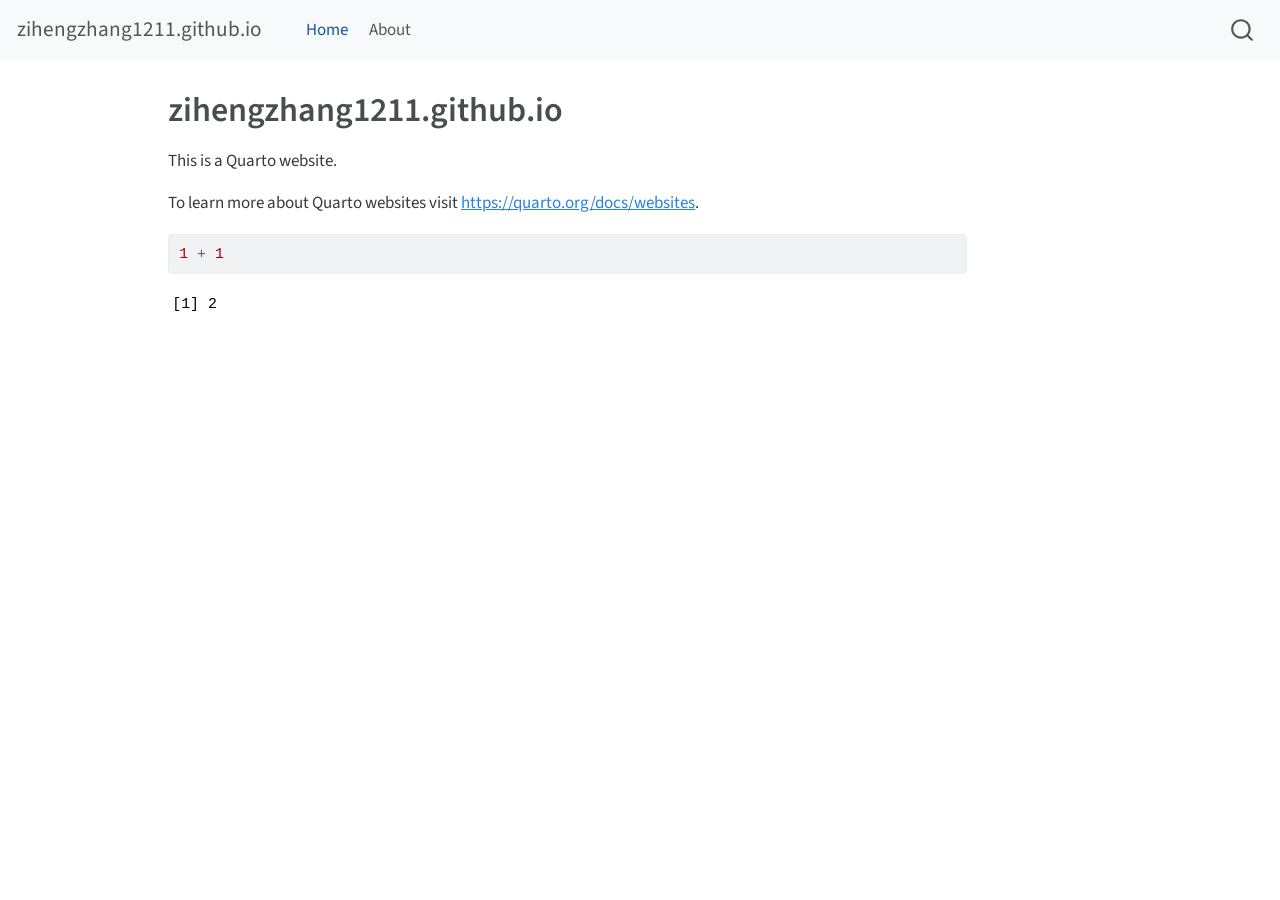
==== docs/index.html @ 42cf1cd1 "first render" ====
<!DOCTYPE html>
<html xmlns="http://www.w3.org/1999/xhtml" lang="en" xml:lang="en"><head>

<meta charset="utf-8">
<meta name="generator" content="quarto-1.3.450">

<meta name="viewport" content="width=device-width, initial-scale=1.0, user-scalable=yes">


<title>zihengzhang1211.github.io</title>
<style>
code{white-space: pre-wrap;}
span.smallcaps{font-variant: small-caps;}
div.columns{display: flex; gap: min(4vw, 1.5em);}
div.column{flex: auto; overflow-x: auto;}
div.hanging-indent{margin-left: 1.5em; text-indent: -1.5em;}
ul.task-list{list-style: none;}
ul.task-list li input[type="checkbox"] {
  width: 0.8em;
  margin: 0 0.8em 0.2em -1em; /* quarto-specific, see https://github.com/quarto-dev/quarto-cli/issues/4556 */ 
  vertical-align: middle;
}
/* CSS for syntax highlighting */
pre > code.sourceCode { white-space: pre; position: relative; }
pre > code.sourceCode > span { display: inline-block; line-height: 1.25; }
pre > code.sourceCode > span:empty { height: 1.2em; }
.sourceCode { overflow: visible; }
code.sourceCode > span { color: inherit; text-decoration: inherit; }
div.sourceCode { margin: 1em 0; }
pre.sourceCode { margin: 0; }
@media screen {
div.sourceCode { overflow: auto; }
}
@media print {
pre > code.sourceCode { white-space: pre-wrap; }
pre > code.sourceCode > span { text-indent: -5em; padding-left: 5em; }
}
pre.numberSource code
  { counter-reset: source-line 0; }
pre.numberSource code > span
  { position: relative; left: -4em; counter-increment: source-line; }
pre.numberSource code > span > a:first-child::before
  { content: counter(source-line);
    position: relative; left: -1em; text-align: right; vertical-align: baseline;
    border: none; display: inline-block;
    -webkit-touch-callout: none; -webkit-user-select: none;
    -khtml-user-select: none; -moz-user-select: none;
    -ms-user-select: none; user-select: none;
    padding: 0 4px; width: 4em;
  }
pre.numberSource { margin-left: 3em;  padding-left: 4px; }
div.sourceCode
  {   }
@media screen {
pre > code.sourceCode > span > a:first-child::before { text-decoration: underline; }
}
</style>


<script src="site_libs/quarto-nav/quarto-nav.js"></script>
<script src="site_libs/quarto-nav/headroom.min.js"></script>
<script src="site_libs/clipboard/clipboard.min.js"></script>
<script src="site_libs/quarto-search/autocomplete.umd.js"></script>
<script src="site_libs/quarto-search/fuse.min.js"></script>
<script src="site_libs/quarto-search/quarto-search.js"></script>
<meta name="quarto:offset" content="./">
<script src="site_libs/quarto-html/quarto.js"></script>
<script src="site_libs/quarto-html/popper.min.js"></script>
<script src="site_libs/quarto-html/tippy.umd.min.js"></script>
<script src="site_libs/quarto-html/anchor.min.js"></script>
<link href="site_libs/quarto-html/tippy.css" rel="stylesheet">
<link href="site_libs/quarto-html/quarto-syntax-highlighting.css" rel="stylesheet" id="quarto-text-highlighting-styles">
<script src="site_libs/bootstrap/bootstrap.min.js"></script>
<link href="site_libs/bootstrap/bootstrap-icons.css" rel="stylesheet">
<link href="site_libs/bootstrap/bootstrap.min.css" rel="stylesheet" id="quarto-bootstrap" data-mode="light">
<script id="quarto-search-options" type="application/json">{
  "location": "navbar",
  "copy-button": false,
  "collapse-after": 3,
  "panel-placement": "end",
  "type": "overlay",
  "limit": 20,
  "language": {
    "search-no-results-text": "No results",
    "search-matching-documents-text": "matching documents",
    "search-copy-link-title": "Copy link to search",
    "search-hide-matches-text": "Hide additional matches",
    "search-more-match-text": "more match in this document",
    "search-more-matches-text": "more matches in this document",
    "search-clear-button-title": "Clear",
    "search-detached-cancel-button-title": "Cancel",
    "search-submit-button-title": "Submit",
    "search-label": "Search"
  }
}</script>


<link rel="stylesheet" href="styles.css">
</head>

<body class="nav-fixed">

<div id="quarto-search-results"></div>
  <header id="quarto-header" class="headroom fixed-top">
    <nav class="navbar navbar-expand-lg navbar-dark ">
      <div class="navbar-container container-fluid">
      <div class="navbar-brand-container">
    <a class="navbar-brand" href="./index.html">
    <span class="navbar-title">zihengzhang1211.github.io</span>
    </a>
  </div>
            <div id="quarto-search" class="" title="Search"></div>
          <button class="navbar-toggler" type="button" data-bs-toggle="collapse" data-bs-target="#navbarCollapse" aria-controls="navbarCollapse" aria-expanded="false" aria-label="Toggle navigation" onclick="if (window.quartoToggleHeadroom) { window.quartoToggleHeadroom(); }">
  <span class="navbar-toggler-icon"></span>
</button>
          <div class="collapse navbar-collapse" id="navbarCollapse">
            <ul class="navbar-nav navbar-nav-scroll me-auto">
  <li class="nav-item">
    <a class="nav-link active" href="./index.html" rel="" target="" aria-current="page">
 <span class="menu-text">Home</span></a>
  </li>  
  <li class="nav-item">
    <a class="nav-link" href="./about.html" rel="" target="">
 <span class="menu-text">About</span></a>
  </li>  
</ul>
            <div class="quarto-navbar-tools ms-auto">
</div>
          </div> <!-- /navcollapse -->
      </div> <!-- /container-fluid -->
    </nav>
</header>
<!-- content -->
<div id="quarto-content" class="quarto-container page-columns page-rows-contents page-layout-article page-navbar">
<!-- sidebar -->
<!-- margin-sidebar -->
    <div id="quarto-margin-sidebar" class="sidebar margin-sidebar">
        
    </div>
<!-- main -->
<main class="content" id="quarto-document-content">

<header id="title-block-header" class="quarto-title-block default">
<div class="quarto-title">
<h1 class="title">zihengzhang1211.github.io</h1>
</div>



<div class="quarto-title-meta">

    
  
    
  </div>
  

</header>

<p>This is a Quarto website.</p>
<p>To learn more about Quarto websites visit <a href="https://quarto.org/docs/websites" class="uri">https://quarto.org/docs/websites</a>.</p>
<div class="cell">
<div class="sourceCode cell-code" id="cb1"><pre class="sourceCode r code-with-copy"><code class="sourceCode r"><span id="cb1-1"><a href="#cb1-1" aria-hidden="true" tabindex="-1"></a><span class="dv">1</span> <span class="sc">+</span> <span class="dv">1</span></span></code><button title="Copy to Clipboard" class="code-copy-button"><i class="bi"></i></button></pre></div>
<div class="cell-output cell-output-stdout">
<pre><code>[1] 2</code></pre>
</div>
</div>



</main> <!-- /main -->
<script id="quarto-html-after-body" type="application/javascript">
window.document.addEventListener("DOMContentLoaded", function (event) {
  const toggleBodyColorMode = (bsSheetEl) => {
    const mode = bsSheetEl.getAttribute("data-mode");
    const bodyEl = window.document.querySelector("body");
    if (mode === "dark") {
      bodyEl.classList.add("quarto-dark");
      bodyEl.classList.remove("quarto-light");
    } else {
      bodyEl.classList.add("quarto-light");
      bodyEl.classList.remove("quarto-dark");
    }
  }
  const toggleBodyColorPrimary = () => {
    const bsSheetEl = window.document.querySelector("link#quarto-bootstrap");
    if (bsSheetEl) {
      toggleBodyColorMode(bsSheetEl);
    }
  }
  toggleBodyColorPrimary();  
  const icon = "";
  const anchorJS = new window.AnchorJS();
  anchorJS.options = {
    placement: 'right',
    icon: icon
  };
  anchorJS.add('.anchored');
  const isCodeAnnotation = (el) => {
    for (const clz of el.classList) {
      if (clz.startsWith('code-annotation-')) {                     
        return true;
      }
    }
    return false;
  }
  const clipboard = new window.ClipboardJS('.code-copy-button', {
    text: function(trigger) {
      const codeEl = trigger.previousElementSibling.cloneNode(true);
      for (const childEl of codeEl.children) {
        if (isCodeAnnotation(childEl)) {
          childEl.remove();
        }
      }
      return codeEl.innerText;
    }
  });
  clipboard.on('success', function(e) {
    // button target
    const button = e.trigger;
    // don't keep focus
    button.blur();
    // flash "checked"
    button.classList.add('code-copy-button-checked');
    var currentTitle = button.getAttribute("title");
    button.setAttribute("title", "Copied!");
    let tooltip;
    if (window.bootstrap) {
      button.setAttribute("data-bs-toggle", "tooltip");
      button.setAttribute("data-bs-placement", "left");
      button.setAttribute("data-bs-title", "Copied!");
      tooltip = new bootstrap.Tooltip(button, 
        { trigger: "manual", 
          customClass: "code-copy-button-tooltip",
          offset: [0, -8]});
      tooltip.show();    
    }
    setTimeout(function() {
      if (tooltip) {
        tooltip.hide();
        button.removeAttribute("data-bs-title");
        button.removeAttribute("data-bs-toggle");
        button.removeAttribute("data-bs-placement");
      }
      button.setAttribute("title", currentTitle);
      button.classList.remove('code-copy-button-checked');
    }, 1000);
    // clear code selection
    e.clearSelection();
  });
  function tippyHover(el, contentFn) {
    const config = {
      allowHTML: true,
      content: contentFn,
      maxWidth: 500,
      delay: 100,
      arrow: false,
      appendTo: function(el) {
          return el.parentElement;
      },
      interactive: true,
      interactiveBorder: 10,
      theme: 'quarto',
      placement: 'bottom-start'
    };
    window.tippy(el, config); 
  }
  const noterefs = window.document.querySelectorAll('a[role="doc-noteref"]');
  for (var i=0; i<noterefs.length; i++) {
    const ref = noterefs[i];
    tippyHover(ref, function() {
      // use id or data attribute instead here
      let href = ref.getAttribute('data-footnote-href') || ref.getAttribute('href');
      try { href = new URL(href).hash; } catch {}
      const id = href.replace(/^#\/?/, "");
      const note = window.document.getElementById(id);
      return note.innerHTML;
    });
  }
      let selectedAnnoteEl;
      const selectorForAnnotation = ( cell, annotation) => {
        let cellAttr = 'data-code-cell="' + cell + '"';
        let lineAttr = 'data-code-annotation="' +  annotation + '"';
        const selector = 'span[' + cellAttr + '][' + lineAttr + ']';
        return selector;
      }
      const selectCodeLines = (annoteEl) => {
        const doc = window.document;
        const targetCell = annoteEl.getAttribute("data-target-cell");
        const targetAnnotation = annoteEl.getAttribute("data-target-annotation");
        const annoteSpan = window.document.querySelector(selectorForAnnotation(targetCell, targetAnnotation));
        const lines = annoteSpan.getAttribute("data-code-lines").split(",");
        const lineIds = lines.map((line) => {
          return targetCell + "-" + line;
        })
        let top = null;
        let height = null;
        let parent = null;
        if (lineIds.length > 0) {
            //compute the position of the single el (top and bottom and make a div)
            const el = window.document.getElementById(lineIds[0]);
            top = el.offsetTop;
            height = el.offsetHeight;
            parent = el.parentElement.parentElement;
          if (lineIds.length > 1) {
            const lastEl = window.document.getElementById(lineIds[lineIds.length - 1]);
            const bottom = lastEl.offsetTop + lastEl.offsetHeight;
            height = bottom - top;
          }
          if (top !== null && height !== null && parent !== null) {
            // cook up a div (if necessary) and position it 
            let div = window.document.getElementById("code-annotation-line-highlight");
            if (div === null) {
              div = window.document.createElement("div");
              div.setAttribute("id", "code-annotation-line-highlight");
              div.style.position = 'absolute';
              parent.appendChild(div);
            }
            div.style.top = top - 2 + "px";
            div.style.height = height + 4 + "px";
            let gutterDiv = window.document.getElementById("code-annotation-line-highlight-gutter");
            if (gutterDiv === null) {
              gutterDiv = window.document.createElement("div");
              gutterDiv.setAttribute("id", "code-annotation-line-highlight-gutter");
              gutterDiv.style.position = 'absolute';
              const codeCell = window.document.getElementById(targetCell);
              const gutter = codeCell.querySelector('.code-annotation-gutter');
              gutter.appendChild(gutterDiv);
            }
            gutterDiv.style.top = top - 2 + "px";
            gutterDiv.style.height = height + 4 + "px";
          }
          selectedAnnoteEl = annoteEl;
        }
      };
      const unselectCodeLines = () => {
        const elementsIds = ["code-annotation-line-highlight", "code-annotation-line-highlight-gutter"];
        elementsIds.forEach((elId) => {
          const div = window.document.getElementById(elId);
          if (div) {
            div.remove();
          }
        });
        selectedAnnoteEl = undefined;
      };
      // Attach click handler to the DT
      const annoteDls = window.document.querySelectorAll('dt[data-target-cell]');
      for (const annoteDlNode of annoteDls) {
        annoteDlNode.addEventListener('click', (event) => {
          const clickedEl = event.target;
          if (clickedEl !== selectedAnnoteEl) {
            unselectCodeLines();
            const activeEl = window.document.querySelector('dt[data-target-cell].code-annotation-active');
            if (activeEl) {
              activeEl.classList.remove('code-annotation-active');
            }
            selectCodeLines(clickedEl);
            clickedEl.classList.add('code-annotation-active');
          } else {
            // Unselect the line
            unselectCodeLines();
            clickedEl.classList.remove('code-annotation-active');
          }
        });
      }
  const findCites = (el) => {
    const parentEl = el.parentElement;
    if (parentEl) {
      const cites = parentEl.dataset.cites;
      if (cites) {
        return {
          el,
          cites: cites.split(' ')
        };
      } else {
        return findCites(el.parentElement)
      }
    } else {
      return undefined;
    }
  };
  var bibliorefs = window.document.querySelectorAll('a[role="doc-biblioref"]');
  for (var i=0; i<bibliorefs.length; i++) {
    const ref = bibliorefs[i];
    const citeInfo = findCites(ref);
    if (citeInfo) {
      tippyHover(citeInfo.el, function() {
        var popup = window.document.createElement('div');
        citeInfo.cites.forEach(function(cite) {
          var citeDiv = window.document.createElement('div');
          citeDiv.classList.add('hanging-indent');
          citeDiv.classList.add('csl-entry');
          var biblioDiv = window.document.getElementById('ref-' + cite);
          if (biblioDiv) {
            citeDiv.innerHTML = biblioDiv.innerHTML;
          }
          popup.appendChild(citeDiv);
        });
        return popup.innerHTML;
      });
    }
  }
});
</script>
</div> <!-- /content -->



</body></html>
---- docs/site_libs/quarto-html/tippy.css ----
.tippy-box[data-animation=fade][data-state=hidden]{opacity:0}[data-tippy-root]{max-width:calc(100vw - 10px)}.tippy-box{position:relative;background-color:#333;color:#fff;border-radius:4px;font-size:14px;line-height:1.4;white-space:normal;outline:0;transition-property:transform,visibility,opacity}.tippy-box[data-placement^=top]>.tippy-arrow{bottom:0}.tippy-box[data-placement^=top]>.tippy-arrow:before{bottom:-7px;left:0;border-width:8px 8px 0;border-top-color:initial;transform-origin:center top}.tippy-box[data-placement^=bottom]>.tippy-arrow{top:0}.tippy-box[data-placement^=bottom]>.tippy-arrow:before{top:-7px;left:0;border-width:0 8px 8px;border-bottom-color:initial;transform-origin:center bottom}.tippy-box[data-placement^=left]>.tippy-arrow{right:0}.tippy-box[data-placement^=left]>.tippy-arrow:before{border-width:8px 0 8px 8px;border-left-color:initial;right:-7px;transform-origin:center left}.tippy-box[data-placement^=right]>.tippy-arrow{left:0}.tippy-box[data-placement^=right]>.tippy-arrow:before{left:-7px;border-width:8px 8px 8px 0;border-right-color:initial;transform-origin:center right}.tippy-box[data-inertia][data-state=visible]{transition-timing-function:cubic-bezier(.54,1.5,.38,1.11)}.tippy-arrow{width:16px;height:16px;color:#333}.tippy-arrow:before{content:"";position:absolute;border-color:transparent;border-style:solid}.tippy-content{position:relative;padding:5px 9px;z-index:1}
---- docs/site_libs/quarto-html/quarto-syntax-highlighting.css ----
/* quarto syntax highlight colors */
:root {
  --quarto-hl-ot-color: #003B4F;
  --quarto-hl-at-color: #657422;
  --quarto-hl-ss-color: #20794D;
  --quarto-hl-an-color: #5E5E5E;
  --quarto-hl-fu-color: #4758AB;
  --quarto-hl-st-color: #20794D;
  --quarto-hl-cf-color: #003B4F;
  --quarto-hl-op-color: #5E5E5E;
  --quarto-hl-er-color: #AD0000;
  --quarto-hl-bn-color: #AD0000;
  --quarto-hl-al-color: #AD0000;
  --quarto-hl-va-color: #111111;
  --quarto-hl-bu-color: inherit;
  --quarto-hl-ex-color: inherit;
  --quarto-hl-pp-color: #AD0000;
  --quarto-hl-in-color: #5E5E5E;
  --quarto-hl-vs-color: #20794D;
  --quarto-hl-wa-color: #5E5E5E;
  --quarto-hl-do-color: #5E5E5E;
  --quarto-hl-im-color: #00769E;
  --quarto-hl-ch-color: #20794D;
  --quarto-hl-dt-color: #AD0000;
  --quarto-hl-fl-color: #AD0000;
  --quarto-hl-co-color: #5E5E5E;
  --quarto-hl-cv-color: #5E5E5E;
  --quarto-hl-cn-color: #8f5902;
  --quarto-hl-sc-color: #5E5E5E;
  --quarto-hl-dv-color: #AD0000;
  --quarto-hl-kw-color: #003B4F;
}

/* other quarto variables */
:root {
  --quarto-font-monospace: SFMono-Regular, Menlo, Monaco, Consolas, "Liberation Mono", "Courier New", monospace;
}

pre > code.sourceCode > span {
  color: #003B4F;
}

code span {
  color: #003B4F;
}

code.sourceCode > span {
  color: #003B4F;
}

div.sourceCode,
div.sourceCode pre.sourceCode {
  color: #003B4F;
}

code span.ot {
  color: #003B4F;
  font-style: inherit;
}

code span.at {
  color: #657422;
  font-style: inherit;
}

code span.ss {
  color: #20794D;
  font-style: inherit;
}

code span.an {
  color: #5E5E5E;
  font-style: inherit;
}

code span.fu {
  color: #4758AB;
  font-style: inherit;
}

code span.st {
  color: #20794D;
  font-style: inherit;
}

code span.cf {
  color: #003B4F;
  font-style: inherit;
}

code span.op {
  color: #5E5E5E;
  font-style: inherit;
}

code span.er {
  color: #AD0000;
  font-style: inherit;
}

code span.bn {
  color: #AD0000;
  font-style: inherit;
}

code span.al {
  color: #AD0000;
  font-style: inherit;
}

code span.va {
  color: #111111;
  font-style: inherit;
}

code span.bu {
  font-style: inherit;
}

code span.ex {
  font-style: inherit;
}

code span.pp {
  color: #AD0000;
  font-style: inherit;
}

code span.in {
  color: #5E5E5E;
  font-style: inherit;
}

code span.vs {
  color: #20794D;
  font-style: inherit;
}

code span.wa {
  color: #5E5E5E;
  font-style: italic;
}

code span.do {
  color: #5E5E5E;
  font-style: italic;
}

code span.im {
  color: #00769E;
  font-style: inherit;
}

code span.ch {
  color: #20794D;
  font-style: inherit;
}

code span.dt {
  color: #AD0000;
  font-style: inherit;
}

code span.fl {
  color: #AD0000;
  font-style: inherit;
}

code span.co {
  color: #5E5E5E;
  font-style: inherit;
}

code span.cv {
  color: #5E5E5E;
  font-style: italic;
}

code span.cn {
  color: #8f5902;
  font-style: inherit;
}

code span.sc {
  color: #5E5E5E;
  font-style: inherit;
}

code span.dv {
  color: #AD0000;
  font-style: inherit;
}

code span.kw {
  color: #003B4F;
  font-style: inherit;
}

.prevent-inlining {
  content: "</";
}

/*# sourceMappingURL=debc5d5d77c3f9108843748ff7464032.css.map */
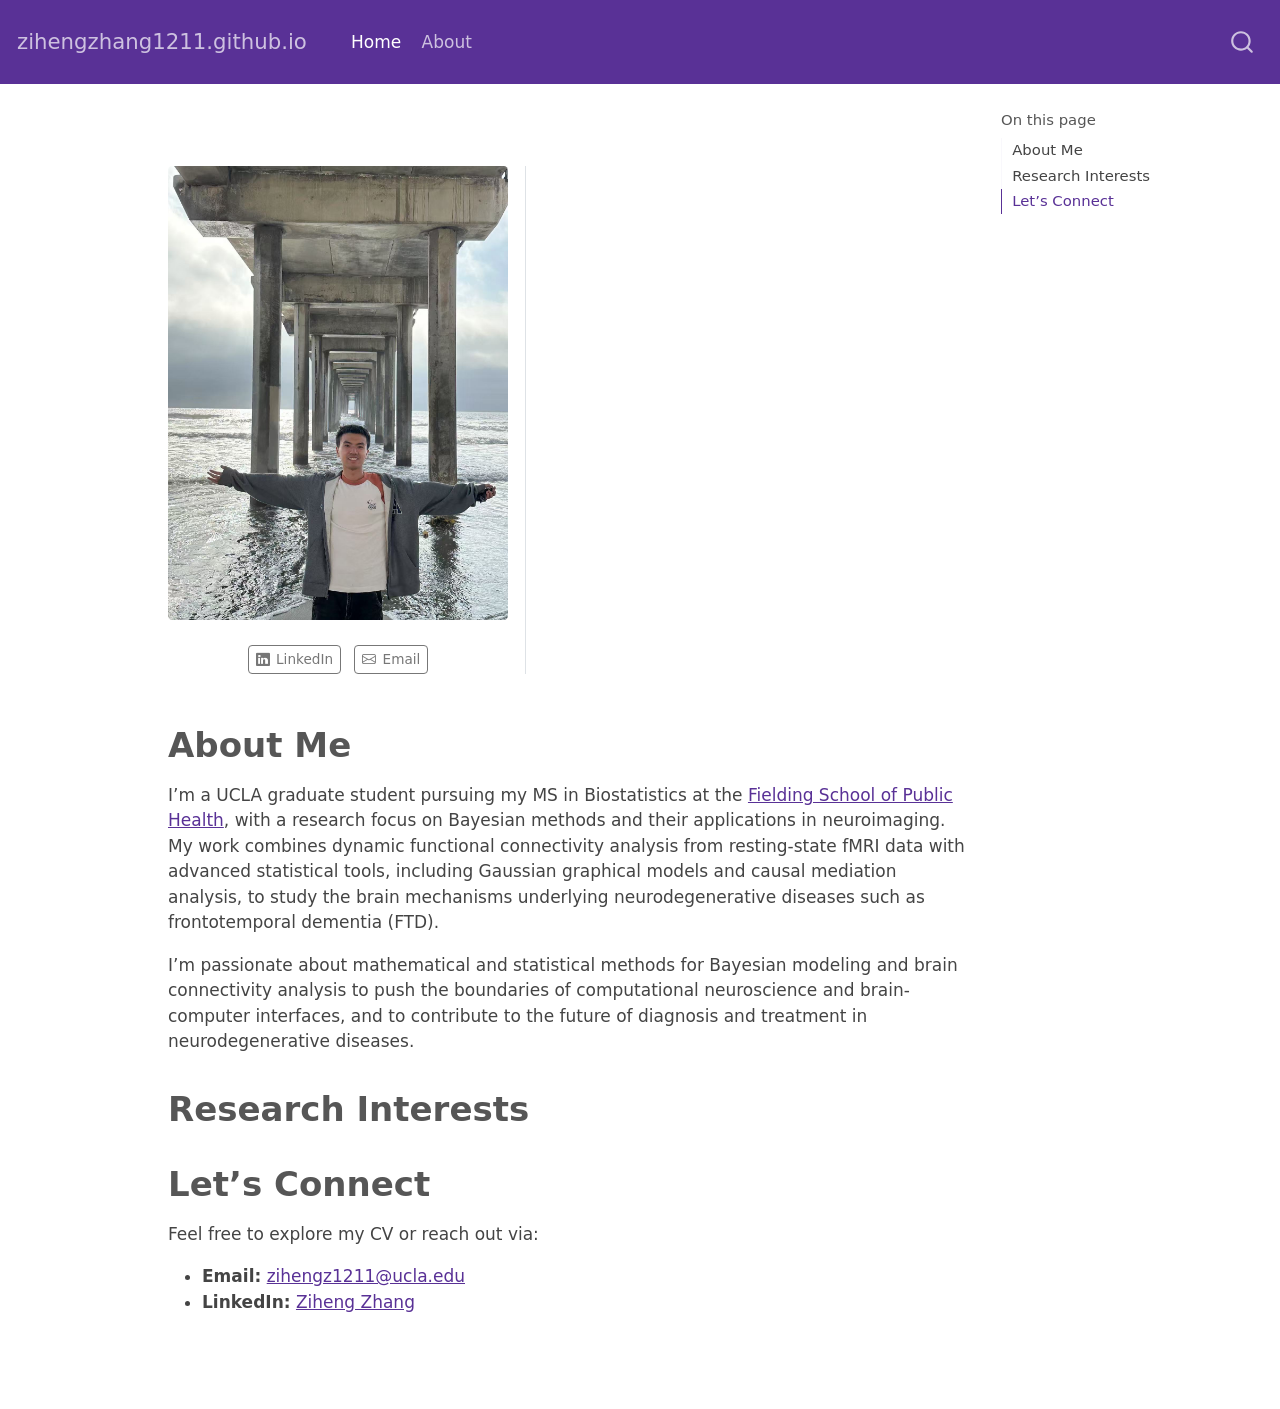
==== commit c7954e6a: "start writing homepage" ====
--- a/docs/index.html
+++ b/docs/index.html
@@ -20,40 +20,6 @@
   margin: 0 0.8em 0.2em -1em; /* quarto-specific, see https://github.com/quarto-dev/quarto-cli/issues/4556 */ 
   vertical-align: middle;
 }
-/* CSS for syntax highlighting */
-pre > code.sourceCode { white-space: pre; position: relative; }
-pre > code.sourceCode > span { display: inline-block; line-height: 1.25; }
-pre > code.sourceCode > span:empty { height: 1.2em; }
-.sourceCode { overflow: visible; }
-code.sourceCode > span { color: inherit; text-decoration: inherit; }
-div.sourceCode { margin: 1em 0; }
-pre.sourceCode { margin: 0; }
-@media screen {
-div.sourceCode { overflow: auto; }
-}
-@media print {
-pre > code.sourceCode { white-space: pre-wrap; }
-pre > code.sourceCode > span { text-indent: -5em; padding-left: 5em; }
-}
-pre.numberSource code
-  { counter-reset: source-line 0; }
-pre.numberSource code > span
-  { position: relative; left: -4em; counter-increment: source-line; }
-pre.numberSource code > span > a:first-child::before
-  { content: counter(source-line);
-    position: relative; left: -1em; text-align: right; vertical-align: baseline;
-    border: none; display: inline-block;
-    -webkit-touch-callout: none; -webkit-user-select: none;
-    -khtml-user-select: none; -moz-user-select: none;
-    -ms-user-select: none; user-select: none;
-    padding: 0 4px; width: 4em;
-  }
-pre.numberSource { margin-left: 3em;  padding-left: 4px; }
-div.sourceCode
-  {   }
-@media screen {
-pre > code.sourceCode > span > a:first-child::before { text-decoration: underline; }
-}
 </style>
 
 
@@ -67,7 +33,6 @@
 <script src="site_libs/quarto-html/quarto.js"></script>
 <script src="site_libs/quarto-html/popper.min.js"></script>
 <script src="site_libs/quarto-html/tippy.umd.min.js"></script>
-<script src="site_libs/quarto-html/anchor.min.js"></script>
 <link href="site_libs/quarto-html/tippy.css" rel="stylesheet">
 <link href="site_libs/quarto-html/quarto-syntax-highlighting.css" rel="stylesheet" id="quarto-text-highlighting-styles">
 <script src="site_libs/bootstrap/bootstrap.min.js"></script>
@@ -135,38 +100,60 @@
 <!-- sidebar -->
 <!-- margin-sidebar -->
     <div id="quarto-margin-sidebar" class="sidebar margin-sidebar">
-        
+        <nav id="TOC" role="doc-toc" class="toc-active">
+    <h2 id="toc-title">On this page</h2>
+   
+  <ul>
+  <li><a href="#about-me" id="toc-about-me" class="nav-link active" data-scroll-target="#about-me">About Me</a></li>
+  <li><a href="#research-interests" id="toc-research-interests" class="nav-link" data-scroll-target="#research-interests">Research Interests</a></li>
+  <li><a href="#lets-connect" id="toc-lets-connect" class="nav-link" data-scroll-target="#lets-connect">Let’s Connect</a></li>
+  </ul>
+</nav>
     </div>
 <!-- main -->
 <main class="content" id="quarto-document-content">
 
-<header id="title-block-header" class="quarto-title-block default">
-<div class="quarto-title">
-<h1 class="title">zihengzhang1211.github.io</h1>
+
+
+<div class="quarto-about-trestles">
+  <div class="about-entity">
+    <img src="img/about.jpg" class="about-image
+  rounded " style="width: 20em;">
+    <div class="about-links">
+  <a href="https://www.linkedin.com/in/ziheng-zhang-202b812b1/" class="about-link" rel="" target="">
+    <i class="bi bi-linkedin"></i>
+     <span class="about-link-text">LinkedIn</span>
+  </a>
+  <a href="/zihengz1211@g.ucla.edu" class="about-link" rel="" target="">
+    <i class="bi bi-envelope"></i>
+     <span class="about-link-text">Email</span>
+  </a>
 </div>
-
-
-
-<div class="quarto-title-meta">
-
-    
-  
-    
   </div>
-  
-
-</header>
-
-<p>This is a Quarto website.</p>
-<p>To learn more about Quarto websites visit <a href="https://quarto.org/docs/websites" class="uri">https://quarto.org/docs/websites</a>.</p>
-<div class="cell">
-<div class="sourceCode cell-code" id="cb1"><pre class="sourceCode r code-with-copy"><code class="sourceCode r"><span id="cb1-1"><a href="#cb1-1" aria-hidden="true" tabindex="-1"></a><span class="dv">1</span> <span class="sc">+</span> <span class="dv">1</span></span></code><button title="Copy to Clipboard" class="code-copy-button"><i class="bi"></i></button></pre></div>
-<div class="cell-output cell-output-stdout">
-<pre><code>[1] 2</code></pre>
+  <div class="about-contents"><div id="about-block">
+</div></div>
 </div>
-</div>
-
-
+
+<section id="about-me" class="level1">
+<h1>About Me</h1>
+<p>I’m a UCLA graduate student pursuing my MS in Biostatistics at the <a href="https://ph.ucla.edu/">Fielding School of Public Health</a>, with a research focus on Bayesian methods and their applications in neuroimaging. My work combines dynamic functional connectivity analysis from resting-state fMRI data with advanced statistical tools, including Gaussian graphical models and causal mediation analysis, to study the brain mechanisms underlying neurodegenerative diseases such as frontotemporal dementia (FTD).</p>
+<p>I’m passionate about mathematical and statistical methods for Bayesian modeling and brain connectivity analysis to push the boundaries of computational neuroscience and brain-computer interfaces, and to contribute to the future of diagnosis and treatment in neurodegenerative diseases.</p>
+</section>
+<section id="research-interests" class="level1">
+<h1>Research Interests</h1>
+</section>
+<section id="lets-connect" class="level1">
+<h1>Let’s Connect</h1>
+<!-- Feel free to explore my [CV](cv.qmd) or reach out via: -->
+<p>Feel free to explore my CV or reach out via:</p>
+<ul>
+<li><strong>Email:</strong> <a href="mailto:zihengz1211@g.ucla.edu">zihengz1211@ucla.edu</a></li>
+<li><strong>LinkedIn:</strong> <a href="https://www.linkedin.com/in/ziheng-zhang-202b812b1/">Ziheng Zhang</a></li>
+</ul>
+
+
+
+</section>
 
 </main> <!-- /main -->
 <script id="quarto-html-after-body" type="application/javascript">
@@ -189,13 +176,6 @@
     }
   }
   toggleBodyColorPrimary();  
-  const icon = "";
-  const anchorJS = new window.AnchorJS();
-  anchorJS.options = {
-    placement: 'right',
-    icon: icon
-  };
-  anchorJS.add('.anchored');
   const isCodeAnnotation = (el) => {
     for (const clz of el.classList) {
       if (clz.startsWith('code-annotation-')) {                     
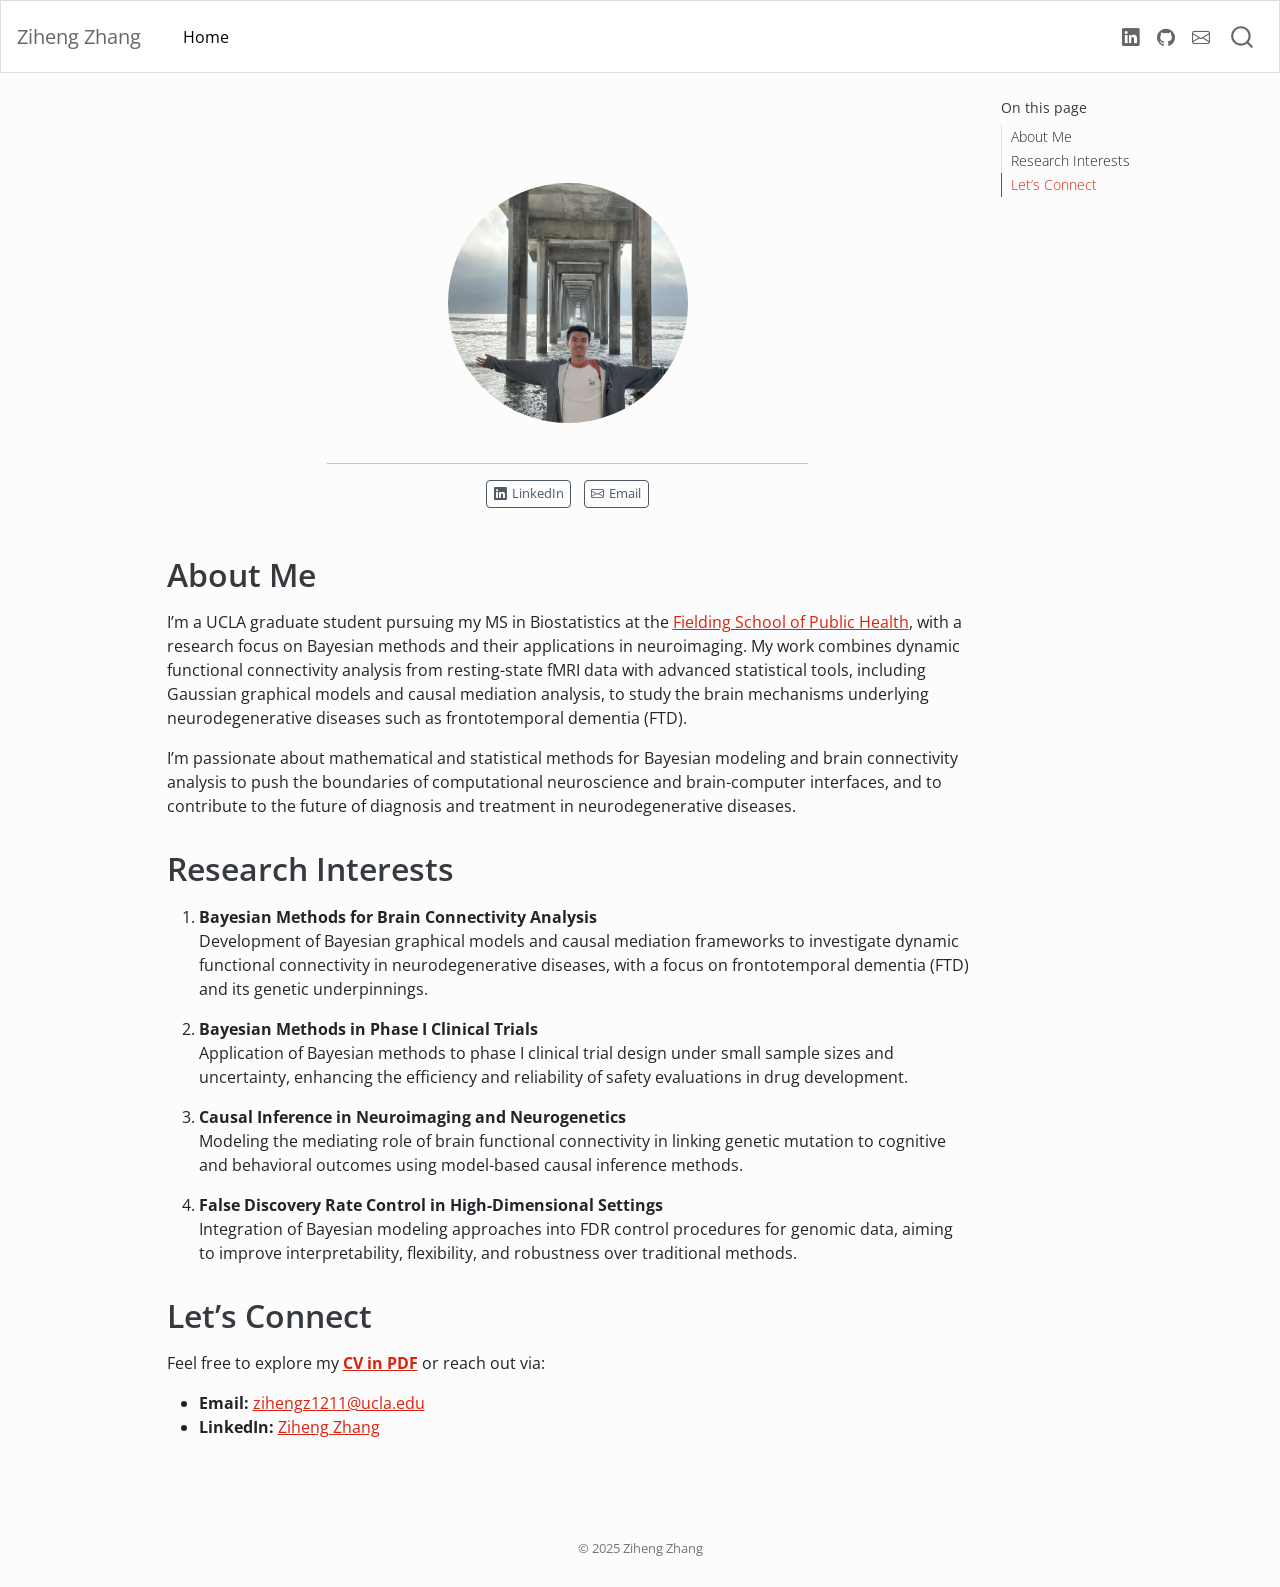
==== commit 6c2d3865: "finish homepage" ====
--- a/docs/index.html
+++ b/docs/index.html
@@ -7,7 +7,7 @@
 <meta name="viewport" content="width=device-width, initial-scale=1.0, user-scalable=yes">
 
 
-<title>zihengzhang1211.github.io</title>
+<title>Ziheng Zhang</title>
 <style>
 code{white-space: pre-wrap;}
 span.smallcaps{font-variant: small-caps;}
@@ -71,7 +71,7 @@
       <div class="navbar-container container-fluid">
       <div class="navbar-brand-container">
     <a class="navbar-brand" href="./index.html">
-    <span class="navbar-title">zihengzhang1211.github.io</span>
+    <span class="navbar-title">Ziheng Zhang</span>
     </a>
   </div>
             <div id="quarto-search" class="" title="Search"></div>
@@ -84,12 +84,25 @@
     <a class="nav-link active" href="./index.html" rel="" target="" aria-current="page">
  <span class="menu-text">Home</span></a>
   </li>  
-  <li class="nav-item">
-    <a class="nav-link" href="./about.html" rel="" target="">
- <span class="menu-text">About</span></a>
+</ul>
+            <ul class="navbar-nav navbar-nav-scroll ms-auto">
+  <li class="nav-item compact">
+    <a class="nav-link" href="https://www.linkedin.com/in/ziheng-zhang-202b812b1/" rel="" target=""><i class="bi bi-linkedin" role="img">
+</i> 
+ <span class="menu-text"></span></a>
+  </li>  
+  <li class="nav-item compact">
+    <a class="nav-link" href="https://github.com/zihengzhang1211" rel="" target=""><i class="bi bi-github" role="img">
+</i> 
+ <span class="menu-text"></span></a>
+  </li>  
+  <li class="nav-item compact">
+    <a class="nav-link" href="mailto:zihengz1211@g.ucla.edu" rel="" target=""><i class="bi bi-envelope" role="img">
+</i> 
+ <span class="menu-text"></span></a>
   </li>  
 </ul>
-            <div class="quarto-navbar-tools ms-auto">
+            <div class="quarto-navbar-tools">
 </div>
           </div> <!-- /navcollapse -->
       </div> <!-- /container-fluid -->
@@ -103,7 +116,7 @@
         <nav id="TOC" role="doc-toc" class="toc-active">
     <h2 id="toc-title">On this page</h2>
    
-  <ul>
+  <ul class="collapse">
   <li><a href="#about-me" id="toc-about-me" class="nav-link active" data-scroll-target="#about-me">About Me</a></li>
   <li><a href="#research-interests" id="toc-research-interests" class="nav-link" data-scroll-target="#research-interests">Research Interests</a></li>
   <li><a href="#lets-connect" id="toc-lets-connect" class="nav-link" data-scroll-target="#lets-connect">Let’s Connect</a></li>
@@ -115,11 +128,13 @@
 
 
 
-<div class="quarto-about-trestles">
-  <div class="about-entity">
-    <img src="img/about.jpg" class="about-image
-  rounded " style="width: 20em;">
-    <div class="about-links">
+<div class="quarto-about-jolla">
+  <img src="img/about.jpg" class="about-image
+  round " style="height: 15em; width: 15em;">
+ <div id="about-block">
+</div> 
+  <hr class="about-sep">
+   <div class="about-links">
   <a href="https://www.linkedin.com/in/ziheng-zhang-202b812b1/" class="about-link" rel="" target="">
     <i class="bi bi-linkedin"></i>
      <span class="about-link-text">LinkedIn</span>
@@ -129,9 +144,6 @@
      <span class="about-link-text">Email</span>
   </a>
 </div>
-  </div>
-  <div class="about-contents"><div id="about-block">
-</div></div>
 </div>
 
 <section id="about-me" class="level1">
@@ -141,11 +153,20 @@
 </section>
 <section id="research-interests" class="level1">
 <h1>Research Interests</h1>
+<ol type="1">
+<li><p><strong>Bayesian Methods for Brain Connectivity Analysis</strong><br>
+Development of Bayesian graphical models and causal mediation frameworks to investigate dynamic functional connectivity in neurodegenerative diseases, with a focus on frontotemporal dementia (FTD) and its genetic underpinnings.</p></li>
+<li><p><strong>Bayesian Methods in Phase I Clinical Trials</strong><br>
+Application of Bayesian methods to phase I clinical trial design under small sample sizes and uncertainty, enhancing the efficiency and reliability of safety evaluations in drug development.</p></li>
+<li><p><strong>Causal Inference in Neuroimaging and Neurogenetics</strong><br>
+Modeling the mediating role of brain functional connectivity in linking genetic mutation to cognitive and behavioral outcomes using model-based causal inference methods.</p></li>
+<li><p><strong>False Discovery Rate Control in High-Dimensional Settings</strong><br>
+Integration of Bayesian modeling approaches into FDR control procedures for genomic data, aiming to improve interpretability, flexibility, and robustness over traditional methods.</p></li>
+</ol>
 </section>
 <section id="lets-connect" class="level1">
 <h1>Let’s Connect</h1>
-<!-- Feel free to explore my [CV](cv.qmd) or reach out via: -->
-<p>Feel free to explore my CV or reach out via:</p>
+<p>Feel free to explore my <a href="file/Ziheng_CV.pdf" style="font-weight: bold;">CV in PDF</a> or reach out via:</p>
 <ul>
 <li><strong>Email:</strong> <a href="mailto:zihengz1211@g.ucla.edu">zihengz1211@ucla.edu</a></li>
 <li><strong>LinkedIn:</strong> <a href="https://www.linkedin.com/in/ziheng-zhang-202b812b1/">Ziheng Zhang</a></li>
@@ -383,6 +404,17 @@
 });
 </script>
 </div> <!-- /content -->
+<footer class="footer">
+  <div class="nav-footer">
+    <div class="nav-footer-left">
+      &nbsp;
+    </div>   
+    <div class="nav-footer-center">© 2025 Ziheng Zhang</div>
+    <div class="nav-footer-right">
+      &nbsp;
+    </div>
+  </div>
+</footer>
 
 
 
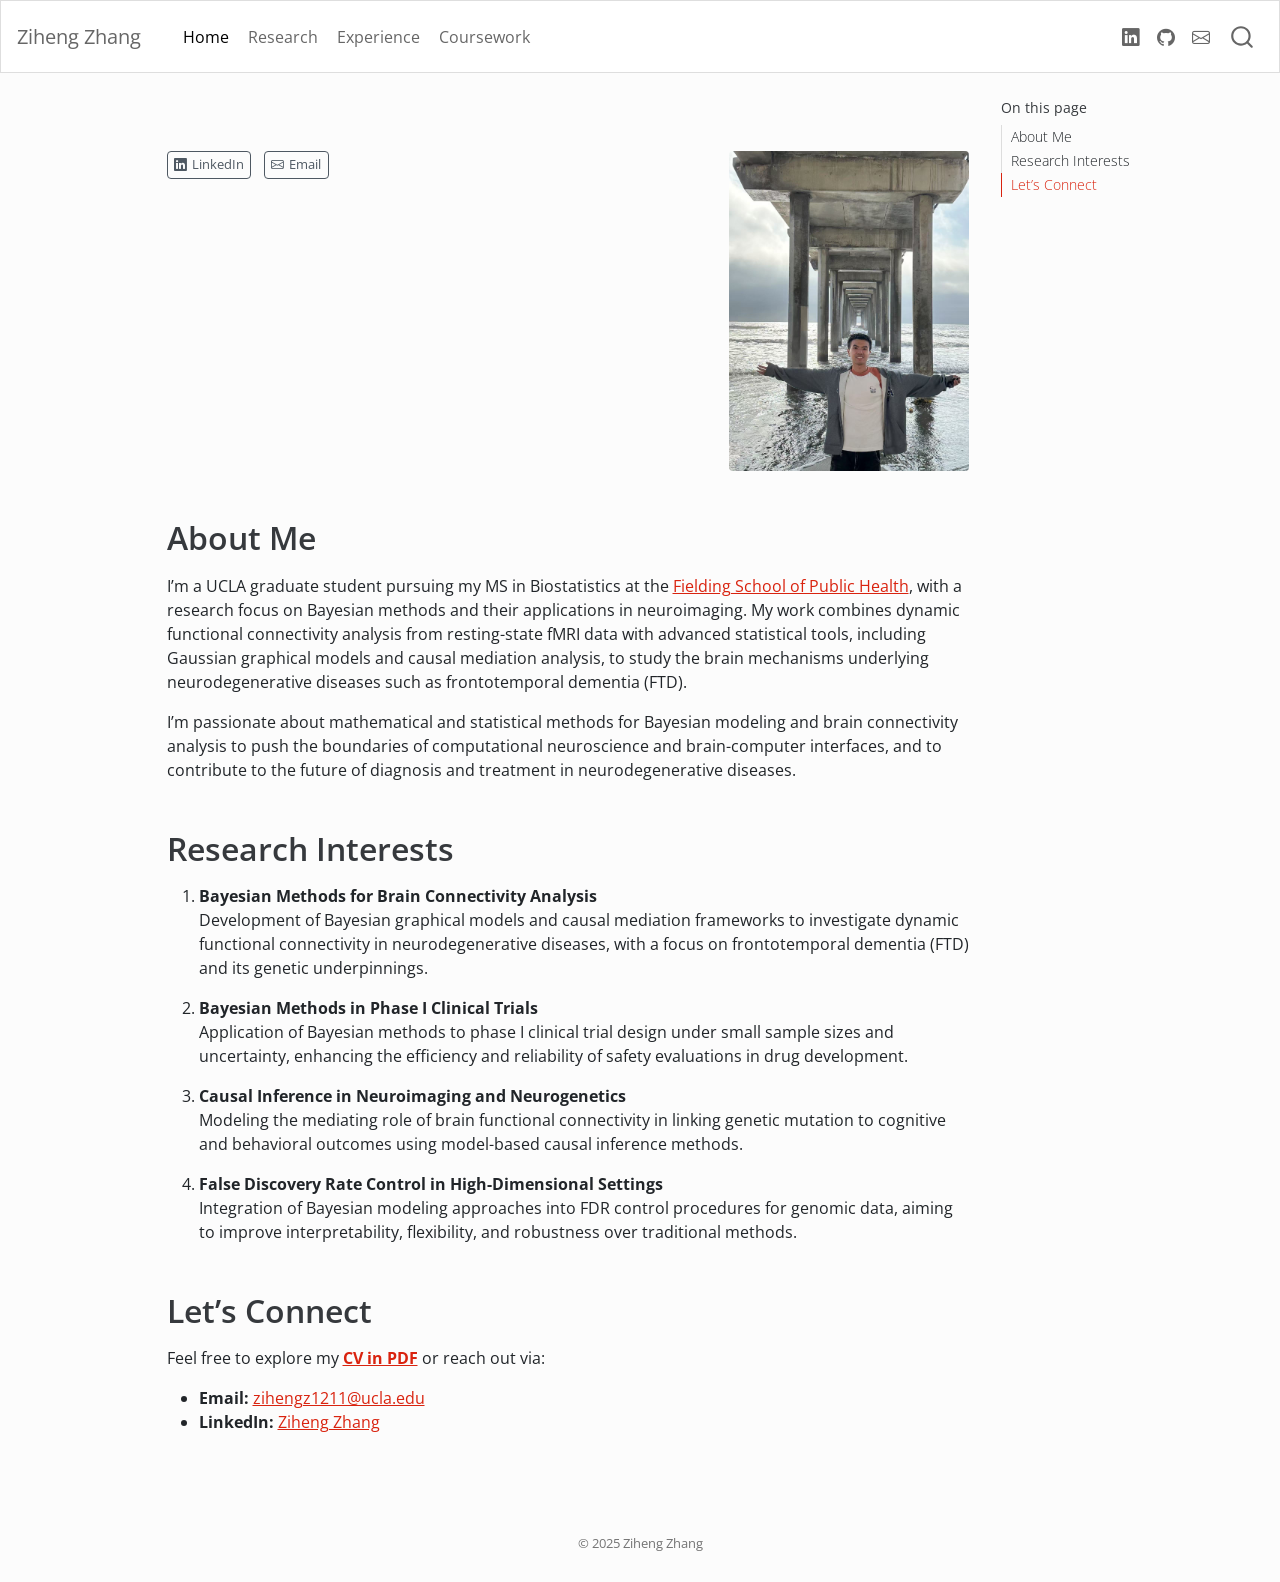
==== commit 294bedf8: "modify homepage" ====
--- a/docs/index.html
+++ b/docs/index.html
@@ -84,6 +84,18 @@
     <a class="nav-link active" href="./index.html" rel="" target="" aria-current="page">
  <span class="menu-text">Home</span></a>
   </li>  
+  <li class="nav-item">
+    <a class="nav-link" href="./research.html" rel="" target="">
+ <span class="menu-text">Research</span></a>
+  </li>  
+  <li class="nav-item">
+    <a class="nav-link" href="./experience.html" rel="" target="">
+ <span class="menu-text">Experience</span></a>
+  </li>  
+  <li class="nav-item">
+    <a class="nav-link" href="./coursework.html" rel="" target="">
+ <span class="menu-text">Coursework</span></a>
+  </li>  
 </ul>
             <ul class="navbar-nav navbar-nav-scroll ms-auto">
   <li class="nav-item compact">
@@ -124,17 +136,14 @@
 </nav>
     </div>
 <!-- main -->
-<main class="content" id="quarto-document-content">
-
-
-
-<div class="quarto-about-jolla">
-  <img src="img/about.jpg" class="about-image
-  round " style="height: 15em; width: 15em;">
- <div id="about-block">
-</div> 
-  <hr class="about-sep">
-   <div class="about-links">
+<main class="content page-columns page-full" id="quarto-document-content">
+
+
+
+<div class="quarto-about-solana column-body">
+  <div class="about-entity">
+    <div class="entity-contents">
+       <div class="about-links">
   <a href="https://www.linkedin.com/in/ziheng-zhang-202b812b1/" class="about-link" rel="" target="">
     <i class="bi bi-linkedin"></i>
      <span class="about-link-text">LinkedIn</span>
@@ -144,6 +153,12 @@
      <span class="about-link-text">Email</span>
   </a>
 </div>
+      <div class="about-contents"><div id="about-block">
+</div></div>
+    </div>
+    <img src="img/about.jpg" class="about-image
+  rounded " style="width: 15em;">
+  </div>
 </div>
 
 <section id="about-me" class="level1">
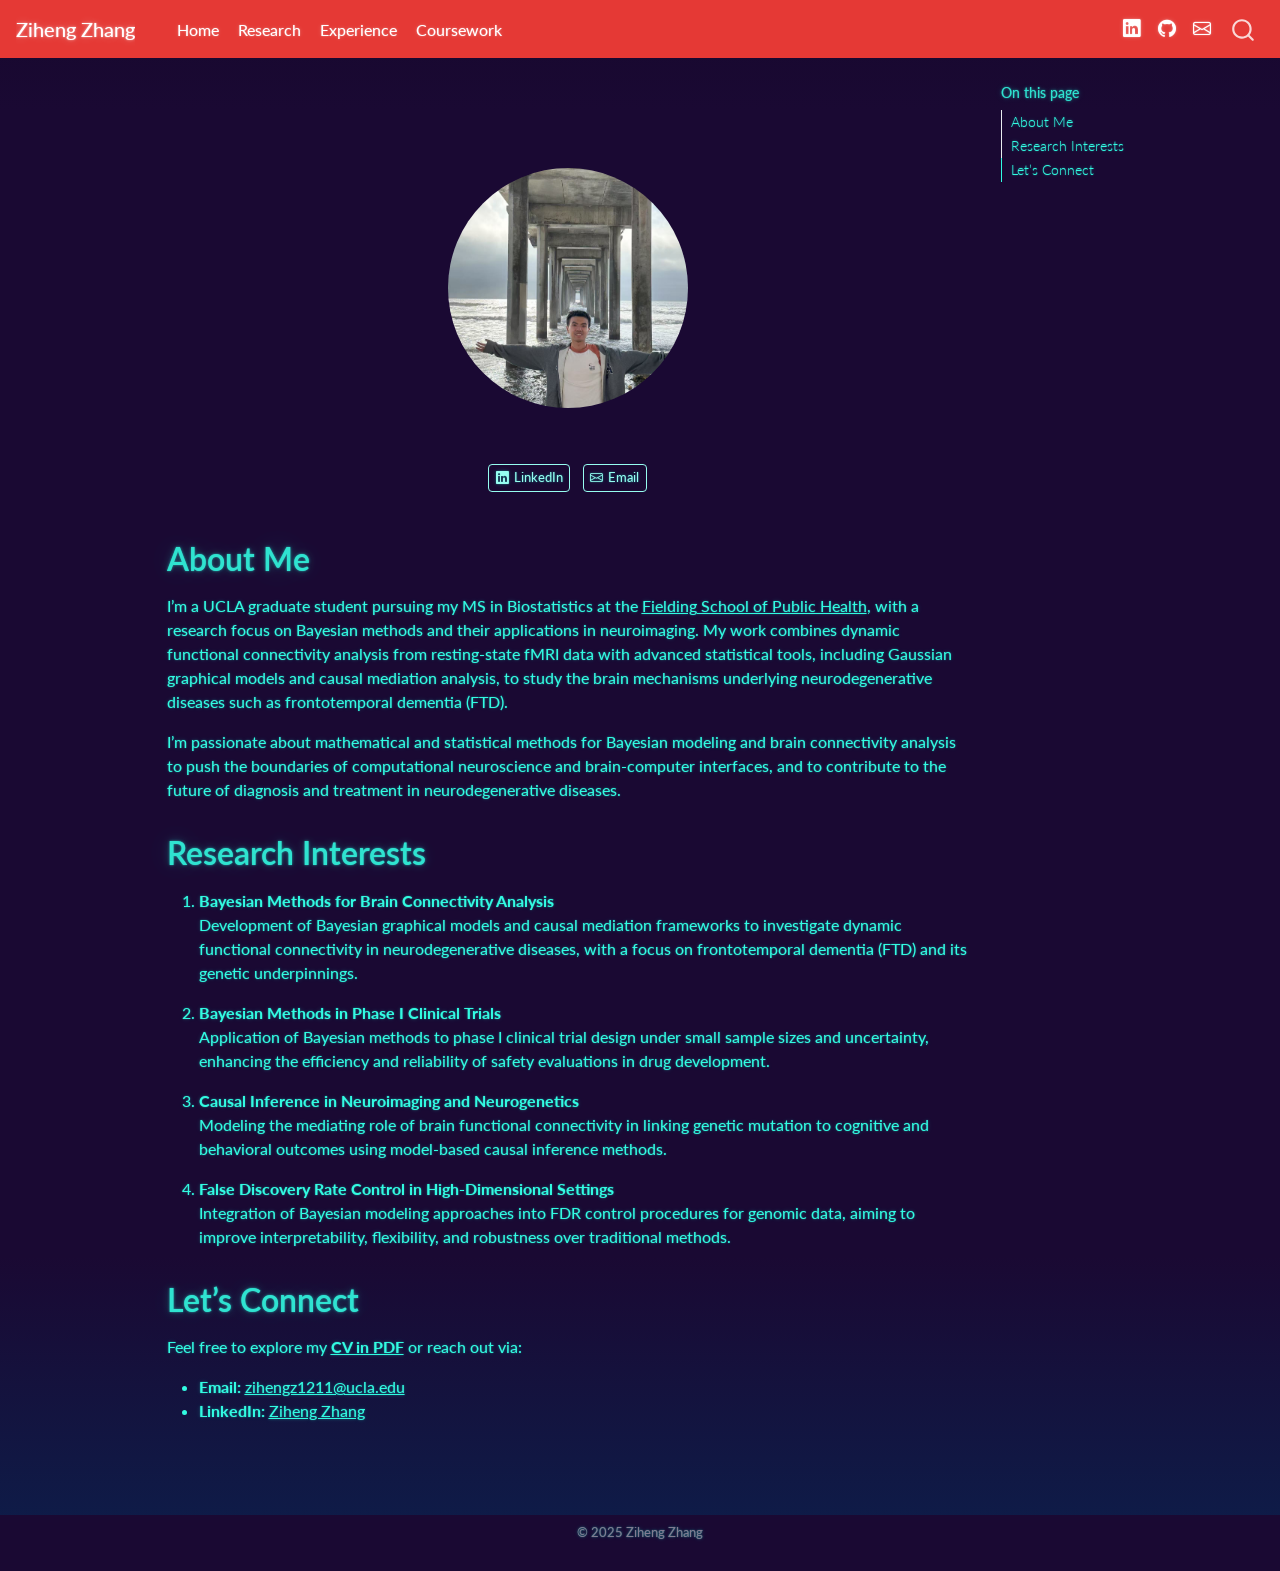
==== commit 2860a997: "change theme" ====
--- a/docs/index.html
+++ b/docs/index.html
@@ -34,10 +34,10 @@
 <script src="site_libs/quarto-html/popper.min.js"></script>
 <script src="site_libs/quarto-html/tippy.umd.min.js"></script>
 <link href="site_libs/quarto-html/tippy.css" rel="stylesheet">
-<link href="site_libs/quarto-html/quarto-syntax-highlighting.css" rel="stylesheet" id="quarto-text-highlighting-styles">
+<link href="site_libs/quarto-html/quarto-syntax-highlighting-dark.css" rel="stylesheet" id="quarto-text-highlighting-styles">
 <script src="site_libs/bootstrap/bootstrap.min.js"></script>
 <link href="site_libs/bootstrap/bootstrap-icons.css" rel="stylesheet">
-<link href="site_libs/bootstrap/bootstrap.min.css" rel="stylesheet" id="quarto-bootstrap" data-mode="light">
+<link href="site_libs/bootstrap/bootstrap.min.css" rel="stylesheet" id="quarto-bootstrap" data-mode="dark">
 <script id="quarto-search-options" type="application/json">{
   "location": "navbar",
   "copy-button": false,
@@ -136,14 +136,17 @@
 </nav>
     </div>
 <!-- main -->
-<main class="content page-columns page-full" id="quarto-document-content">
-
-
-
-<div class="quarto-about-solana column-body">
-  <div class="about-entity">
-    <div class="entity-contents">
-       <div class="about-links">
+<main class="content" id="quarto-document-content">
+
+
+
+<div class="quarto-about-jolla">
+  <img src="img/about.jpg" class="about-image
+  round " style="height: 15em; width: 15em;">
+ <div id="about-block">
+</div> 
+  <hr class="about-sep">
+   <div class="about-links">
   <a href="https://www.linkedin.com/in/ziheng-zhang-202b812b1/" class="about-link" rel="" target="">
     <i class="bi bi-linkedin"></i>
      <span class="about-link-text">LinkedIn</span>
@@ -153,12 +156,6 @@
      <span class="about-link-text">Email</span>
   </a>
 </div>
-      <div class="about-contents"><div id="about-block">
-</div></div>
-    </div>
-    <img src="img/about.jpg" class="about-image
-  rounded " style="width: 15em;">
-  </div>
 </div>
 
 <section id="about-me" class="level1">
--- a/docs/styles.css
+++ b/docs/styles.css
@@ -0,0 +1,14 @@
+/* css styles */
+.navbar {
+  background-color: #e53935 !important;
+}
+
+
+.navbar .nav-link,
+.navbar-brand {
+  color: #fff !important;
+}
+
+.navbar .nav-link:hover {
+  color: #ffb3b3 !important;
+}
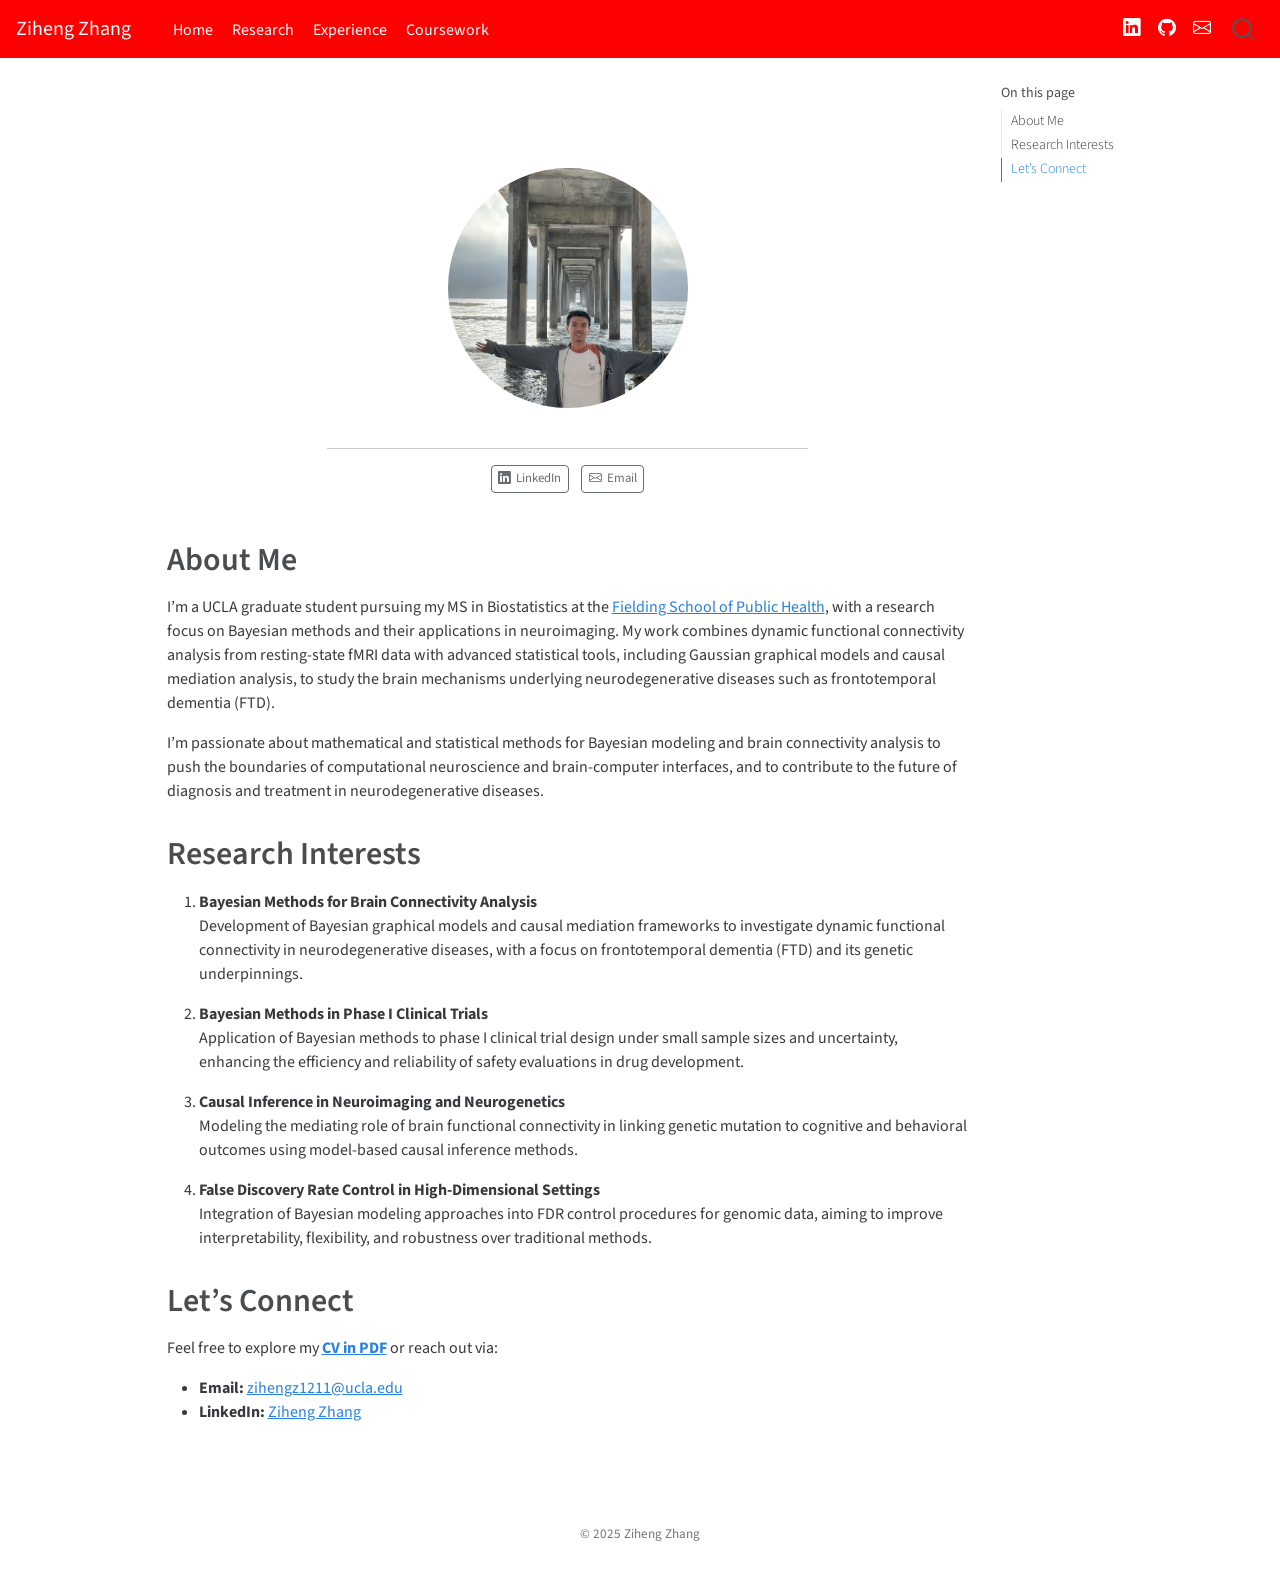
==== commit 5e3b1d97: "start coursework page" ====
--- a/docs/index.html
+++ b/docs/index.html
@@ -34,10 +34,10 @@
 <script src="site_libs/quarto-html/popper.min.js"></script>
 <script src="site_libs/quarto-html/tippy.umd.min.js"></script>
 <link href="site_libs/quarto-html/tippy.css" rel="stylesheet">
-<link href="site_libs/quarto-html/quarto-syntax-highlighting-dark.css" rel="stylesheet" id="quarto-text-highlighting-styles">
+<link href="site_libs/quarto-html/quarto-syntax-highlighting.css" rel="stylesheet" id="quarto-text-highlighting-styles">
 <script src="site_libs/bootstrap/bootstrap.min.js"></script>
 <link href="site_libs/bootstrap/bootstrap-icons.css" rel="stylesheet">
-<link href="site_libs/bootstrap/bootstrap.min.css" rel="stylesheet" id="quarto-bootstrap" data-mode="dark">
+<link href="site_libs/bootstrap/bootstrap.min.css" rel="stylesheet" id="quarto-bootstrap" data-mode="light">
 <script id="quarto-search-options" type="application/json">{
   "location": "navbar",
   "copy-button": false,
--- a/docs/site_libs/quarto-html/quarto-syntax-highlighting.css
+++ b/docs/site_libs/quarto-html/quarto-syntax-highlighting.css
@@ -0,0 +1,203 @@
+/* quarto syntax highlight colors */
+:root {
+  --quarto-hl-ot-color: #003B4F;
+  --quarto-hl-at-color: #657422;
+  --quarto-hl-ss-color: #20794D;
+  --quarto-hl-an-color: #5E5E5E;
+  --quarto-hl-fu-color: #4758AB;
+  --quarto-hl-st-color: #20794D;
+  --quarto-hl-cf-color: #003B4F;
+  --quarto-hl-op-color: #5E5E5E;
+  --quarto-hl-er-color: #AD0000;
+  --quarto-hl-bn-color: #AD0000;
+  --quarto-hl-al-color: #AD0000;
+  --quarto-hl-va-color: #111111;
+  --quarto-hl-bu-color: inherit;
+  --quarto-hl-ex-color: inherit;
+  --quarto-hl-pp-color: #AD0000;
+  --quarto-hl-in-color: #5E5E5E;
+  --quarto-hl-vs-color: #20794D;
+  --quarto-hl-wa-color: #5E5E5E;
+  --quarto-hl-do-color: #5E5E5E;
+  --quarto-hl-im-color: #00769E;
+  --quarto-hl-ch-color: #20794D;
+  --quarto-hl-dt-color: #AD0000;
+  --quarto-hl-fl-color: #AD0000;
+  --quarto-hl-co-color: #5E5E5E;
+  --quarto-hl-cv-color: #5E5E5E;
+  --quarto-hl-cn-color: #8f5902;
+  --quarto-hl-sc-color: #5E5E5E;
+  --quarto-hl-dv-color: #AD0000;
+  --quarto-hl-kw-color: #003B4F;
+}
+
+/* other quarto variables */
+:root {
+  --quarto-font-monospace: SFMono-Regular, Menlo, Monaco, Consolas, "Liberation Mono", "Courier New", monospace;
+}
+
+pre > code.sourceCode > span {
+  color: #003B4F;
+}
+
+code span {
+  color: #003B4F;
+}
+
+code.sourceCode > span {
+  color: #003B4F;
+}
+
+div.sourceCode,
+div.sourceCode pre.sourceCode {
+  color: #003B4F;
+}
+
+code span.ot {
+  color: #003B4F;
+  font-style: inherit;
+}
+
+code span.at {
+  color: #657422;
+  font-style: inherit;
+}
+
+code span.ss {
+  color: #20794D;
+  font-style: inherit;
+}
+
+code span.an {
+  color: #5E5E5E;
+  font-style: inherit;
+}
+
+code span.fu {
+  color: #4758AB;
+  font-style: inherit;
+}
+
+code span.st {
+  color: #20794D;
+  font-style: inherit;
+}
+
+code span.cf {
+  color: #003B4F;
+  font-style: inherit;
+}
+
+code span.op {
+  color: #5E5E5E;
+  font-style: inherit;
+}
+
+code span.er {
+  color: #AD0000;
+  font-style: inherit;
+}
+
+code span.bn {
+  color: #AD0000;
+  font-style: inherit;
+}
+
+code span.al {
+  color: #AD0000;
+  font-style: inherit;
+}
+
+code span.va {
+  color: #111111;
+  font-style: inherit;
+}
+
+code span.bu {
+  font-style: inherit;
+}
+
+code span.ex {
+  font-style: inherit;
+}
+
+code span.pp {
+  color: #AD0000;
+  font-style: inherit;
+}
+
+code span.in {
+  color: #5E5E5E;
+  font-style: inherit;
+}
+
+code span.vs {
+  color: #20794D;
+  font-style: inherit;
+}
+
+code span.wa {
+  color: #5E5E5E;
+  font-style: italic;
+}
+
+code span.do {
+  color: #5E5E5E;
+  font-style: italic;
+}
+
+code span.im {
+  color: #00769E;
+  font-style: inherit;
+}
+
+code span.ch {
+  color: #20794D;
+  font-style: inherit;
+}
+
+code span.dt {
+  color: #AD0000;
+  font-style: inherit;
+}
+
+code span.fl {
+  color: #AD0000;
+  font-style: inherit;
+}
+
+code span.co {
+  color: #5E5E5E;
+  font-style: inherit;
+}
+
+code span.cv {
+  color: #5E5E5E;
+  font-style: italic;
+}
+
+code span.cn {
+  color: #8f5902;
+  font-style: inherit;
+}
+
+code span.sc {
+  color: #5E5E5E;
+  font-style: inherit;
+}
+
+code span.dv {
+  color: #AD0000;
+  font-style: inherit;
+}
+
+code span.kw {
+  color: #003B4F;
+  font-style: inherit;
+}
+
+.prevent-inlining {
+  content: "</";
+}
+
+/*# sourceMappingURL=debc5d5d77c3f9108843748ff7464032.css.map */
--- a/docs/styles.css
+++ b/docs/styles.css
@@ -1,14 +1,13 @@
 /* css styles */
 .navbar {
-  background-color: #e53935 !important;
+  background-color: #ff0000 !important;
 }
-
 
 .navbar .nav-link,
 .navbar-brand {
-  color: #fff !important;
+  color: #ffffff !important;
 }
 
 .navbar .nav-link:hover {
-  color: #ffb3b3 !important;
+  color: #ffe6e6 !important;
 }
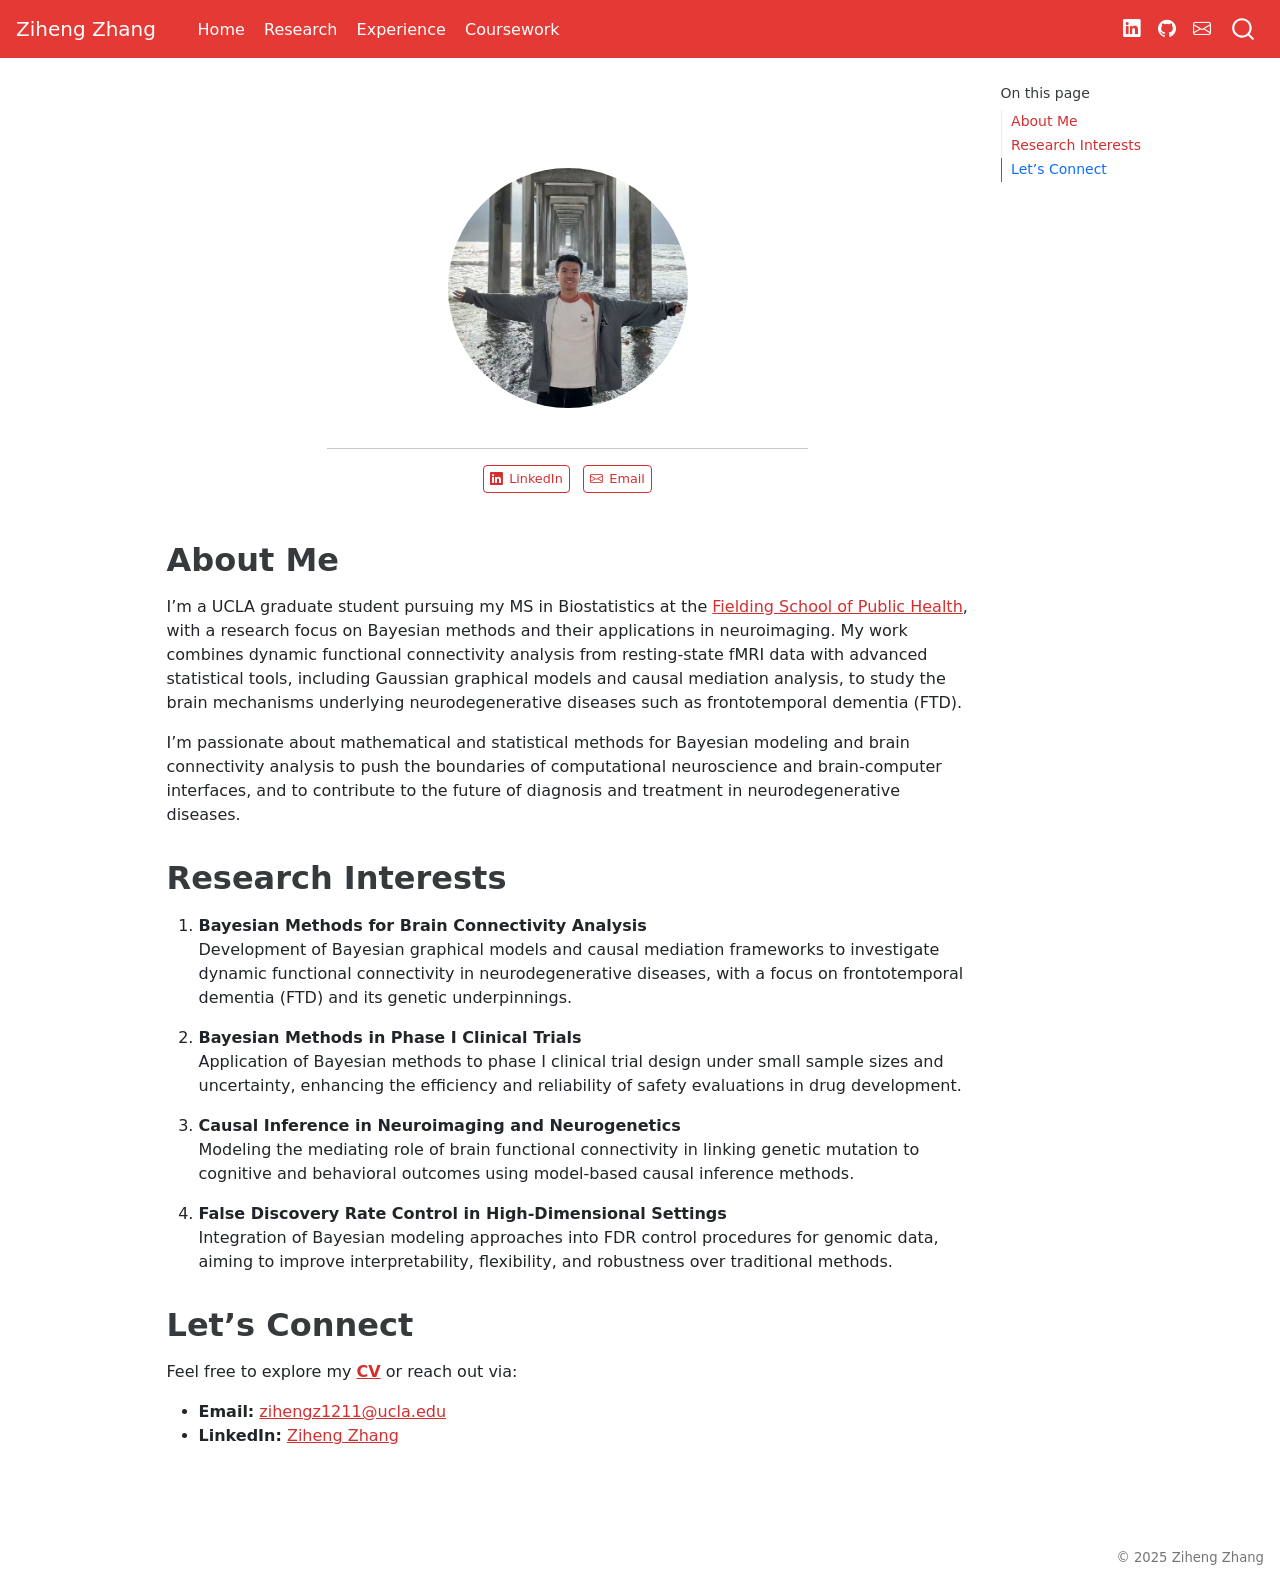
==== commit 7317d690: "finish coursework" ====
--- a/docs/index.html
+++ b/docs/index.html
@@ -178,7 +178,7 @@
 </section>
 <section id="lets-connect" class="level1">
 <h1>Let’s Connect</h1>
-<p>Feel free to explore my <a href="file/Ziheng_CV.pdf" style="font-weight: bold;">CV in PDF</a> or reach out via:</p>
+<p>Feel free to explore my <a href="file/Ziheng_CV.pdf" style="font-weight: bold;">CV</a> or reach out via:</p>
 <ul>
 <li><strong>Email:</strong> <a href="mailto:zihengz1211@g.ucla.edu">zihengz1211@ucla.edu</a></li>
 <li><strong>LinkedIn:</strong> <a href="https://www.linkedin.com/in/ziheng-zhang-202b812b1/">Ziheng Zhang</a></li>
@@ -421,10 +421,10 @@
     <div class="nav-footer-left">
       &nbsp;
     </div>   
-    <div class="nav-footer-center">© 2025 Ziheng Zhang</div>
-    <div class="nav-footer-right">
+    <div class="nav-footer-center">
       &nbsp;
     </div>
+    <div class="nav-footer-right">© 2025 Ziheng Zhang</div>
   </div>
 </footer>
 
--- a/docs/styles.css
+++ b/docs/styles.css
@@ -1,13 +1,24 @@
-/* css styles */
 .navbar {
-  background-color: #ff0000 !important;
+  background-color: #e53935 !important;
 }
 
+/* 🔗 导航栏文字颜色：白色 */
 .navbar .nav-link,
 .navbar-brand {
   color: #ffffff !important;
 }
 
+/* 🔍 导航栏 hover 效果：浅红 */
 .navbar .nav-link:hover {
-  color: #ffe6e6 !important;
+  color: #ffb3b3 !important;
+}
+
+/* 🔗 页面中所有普通超链接颜色（例如 index.qmd 中的文字链接） */
+a {
+  color: #d32f2f !important;  /* 深红链接 */
+}
+
+/* 🔍 鼠标悬停时变亮红 */
+a:hover {
+  color: #ff5252 !important;
 }
